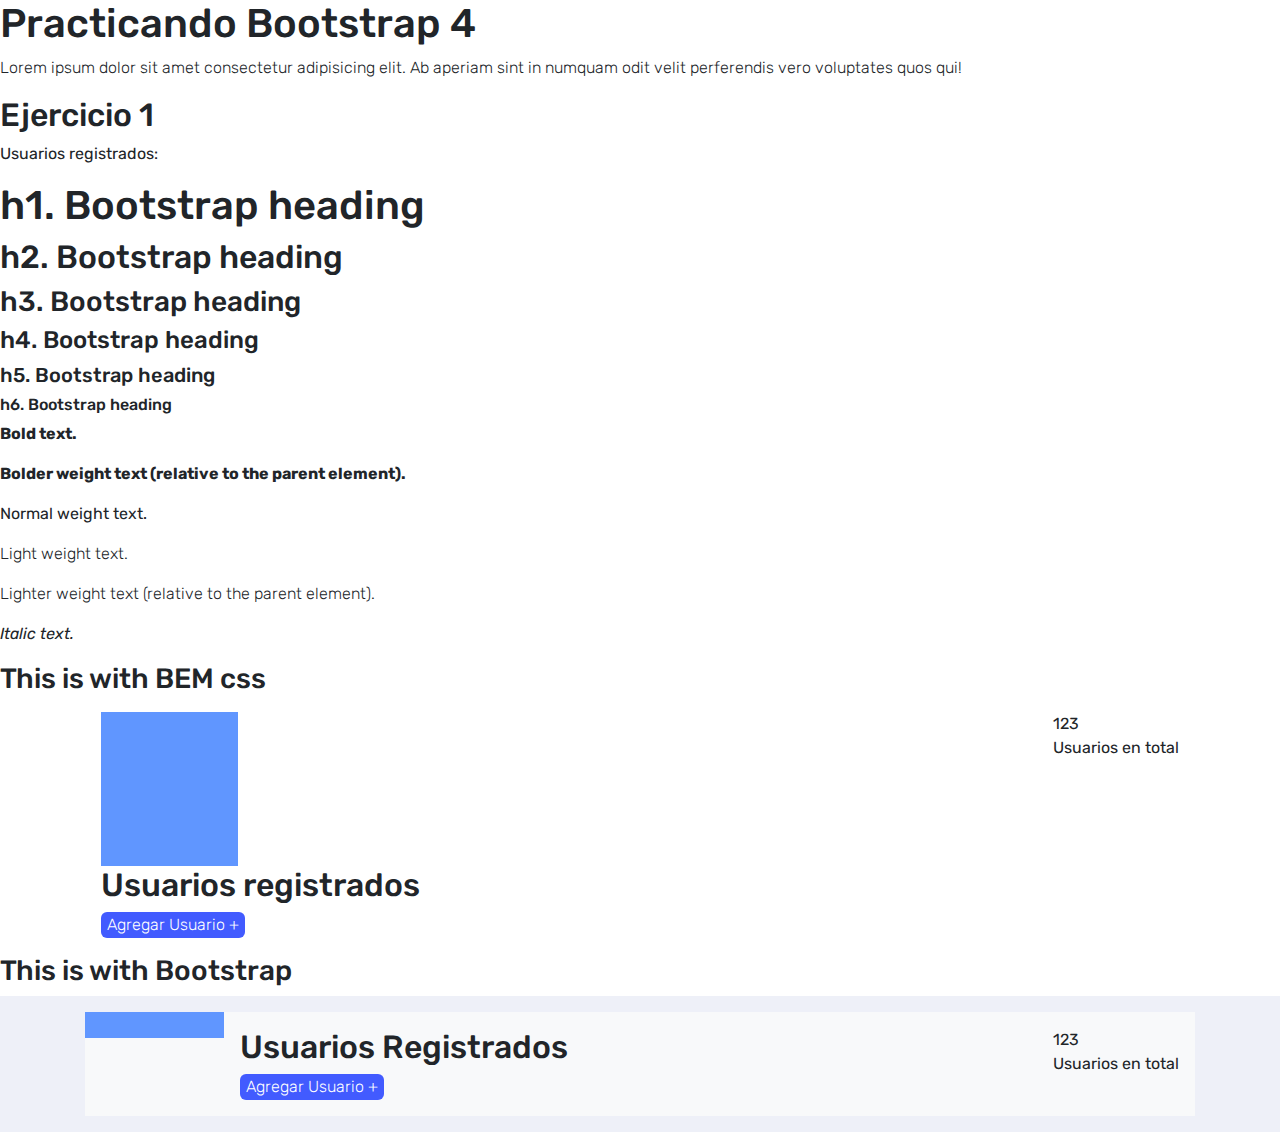
==== index.html @ 04ac3147 "Add gitignore" ====
<!DOCTYPE html>
<html lang="en">
  <head>
    <meta charset="UTF-8" />
    <meta http-equiv="X-UA-Compatible" content="IE=edge" />
    <meta name="viewport" content="width=device-width, initial-scale=1.0" />
    <link rel="preconnect" href="https://fonts.googleapis.com" />
    <link rel="preconnect" href="https://fonts.gstatic.com" crossorigin />
    <link
      href="https://fonts.googleapis.com/css2?family=Rubik:wght@300;500&display=swap"
      rel="stylesheet"
    />
    <link rel="stylesheet" href="./assets/css/bootstrap.css" />
    <link rel="stylesheet" href="./assets/css/cedhinfo-payments.css" />
    <title>Practicando bootstrap 4</title>
    <script
      src="https://cdnjs.cloudflare.com/ajax/libs/jquery/3.6.0/jquery.min.js"
      integrity="sha512-894YE6QWD5I59HgZOGReFYm4dnWc1Qt5NtvYSaNcOP+u1T9qYdvdihz0PPSiiqn/+/3e7Jo4EaG7TubfWGUrMQ=="
      crossorigin="anonymous"
      referrerpolicy="no-referrer"
    ></script>
  </head>
  <body>
    <h1>Practicando Bootstrap 4</h1>
    <p class="font-weight-light">
      Lorem ipsum dolor sit amet consectetur adipisicing elit. Ab aperiam sint
      in numquam odit velit perferendis vero voluptates quos qui!
    </p>
    <h2>Ejercicio 1</h2>
    <p>Usuarios registrados:</p>
    <p class="h1">h1. Bootstrap heading</p>
    <p class="h2">h2. Bootstrap heading</p>
    <p class="h3">h3. Bootstrap heading</p>
    <p class="h4">h4. Bootstrap heading</p>
    <p class="h5">h5. Bootstrap heading</p>
    <p class="h6">h6. Bootstrap heading</p>
    <p class="font-weight-bold">Bold text.</p>
    <p class="font-weight-bolder">
      Bolder weight text (relative to the parent element).
    </p>
    <p class="font-weight-normal">Normal weight text.</p>
    <p class="font-weight-light">Light weight text.</p>
    <p class="font-weight-lighter">
      Lighter weight text (relative to the parent element).
    </p>
    <p class="font-italic">Italic text.</p>

		<h3>This is with BEM css</h3>
		<div class="e-container">
			<div class="container">
				<div class="user-register">
					<div>
						<figure class="user-register__figure">
							<img class="user-register__img" src="" alt="">
						</figure>
						<div class="user-register__actions">
							<h2 class="user-register__title">Usuarios registrados</h2>
							<button class="button">
								Agregar Usuario +
							</button>
						</div>
					</div>
					<div class="user-register__info">
						<span class="user-register__number">123</span>
						<p class="user-register__text">Usuarios en total</p>
					</div>
				</div>
			</div>
		</div>

		<h3>This is with Bootstrap</h3>
		<div class="bg-gray p-3">
			<div class="container">
				<div class="d-flex justify-content-between bg-light">
					<div class="d-flex w-50">
						<figure class="w-25 h-25 bg-blue">
							<img src="" alt="" srcset="">
						</figure>
						<div class="p-3">
							<h2>Usuarios Registrados</h2>
							<button>Agregar Usuario +</button>
						</div>
					</div>
					<div class="p-3">
						<span>123</span>
						<p>Usuarios en total</p>
					</div>
				</div>
			</div>
		</div>


    <script src="./assets/js/bootstrap.bundle.js"></script>
  </body>
</html>
---- assets/css/cedhinfo-payments.css ----
/* ************** Custom Properties ************** */
:root {
	--first-color: #000720;
	--second-color: #091545;
	--third-color: #192A69;
	--fourth-color: #425BFF;
	--fifth-color: #6096FF;
	--white-color: #ffffff;
	--gray-color: #828A9A;
	--font: 'Rubik', sans-serif;
}
/* ************** Reset ************** */
body {
	font-family: var(--font) !important;
	font-size: 16px;
}
/* ************** Components ************** */
/* ============== Button ============== */
button {
	color: var(--white-color);
	background: #425BFF;
	font-weight: 300;
	border-radius: 6px;
	border: 0;
}

/* ============== UserRegister ============== */
.user-register {
	margin: 1rem;
	background: #fff;
	display: flex;
	justify-content: space-between;
}
.user-register__figure {
	margin: 0;
	width: 137px;
	height: 154px;
	background: #6096FF;
}
/* ************** Utilities ************** */
.bg-gray {
	background: #EEF0F8;
}
.bg-blue {
	background: #6096FF;
}
/* ************** Site Styles ************** */
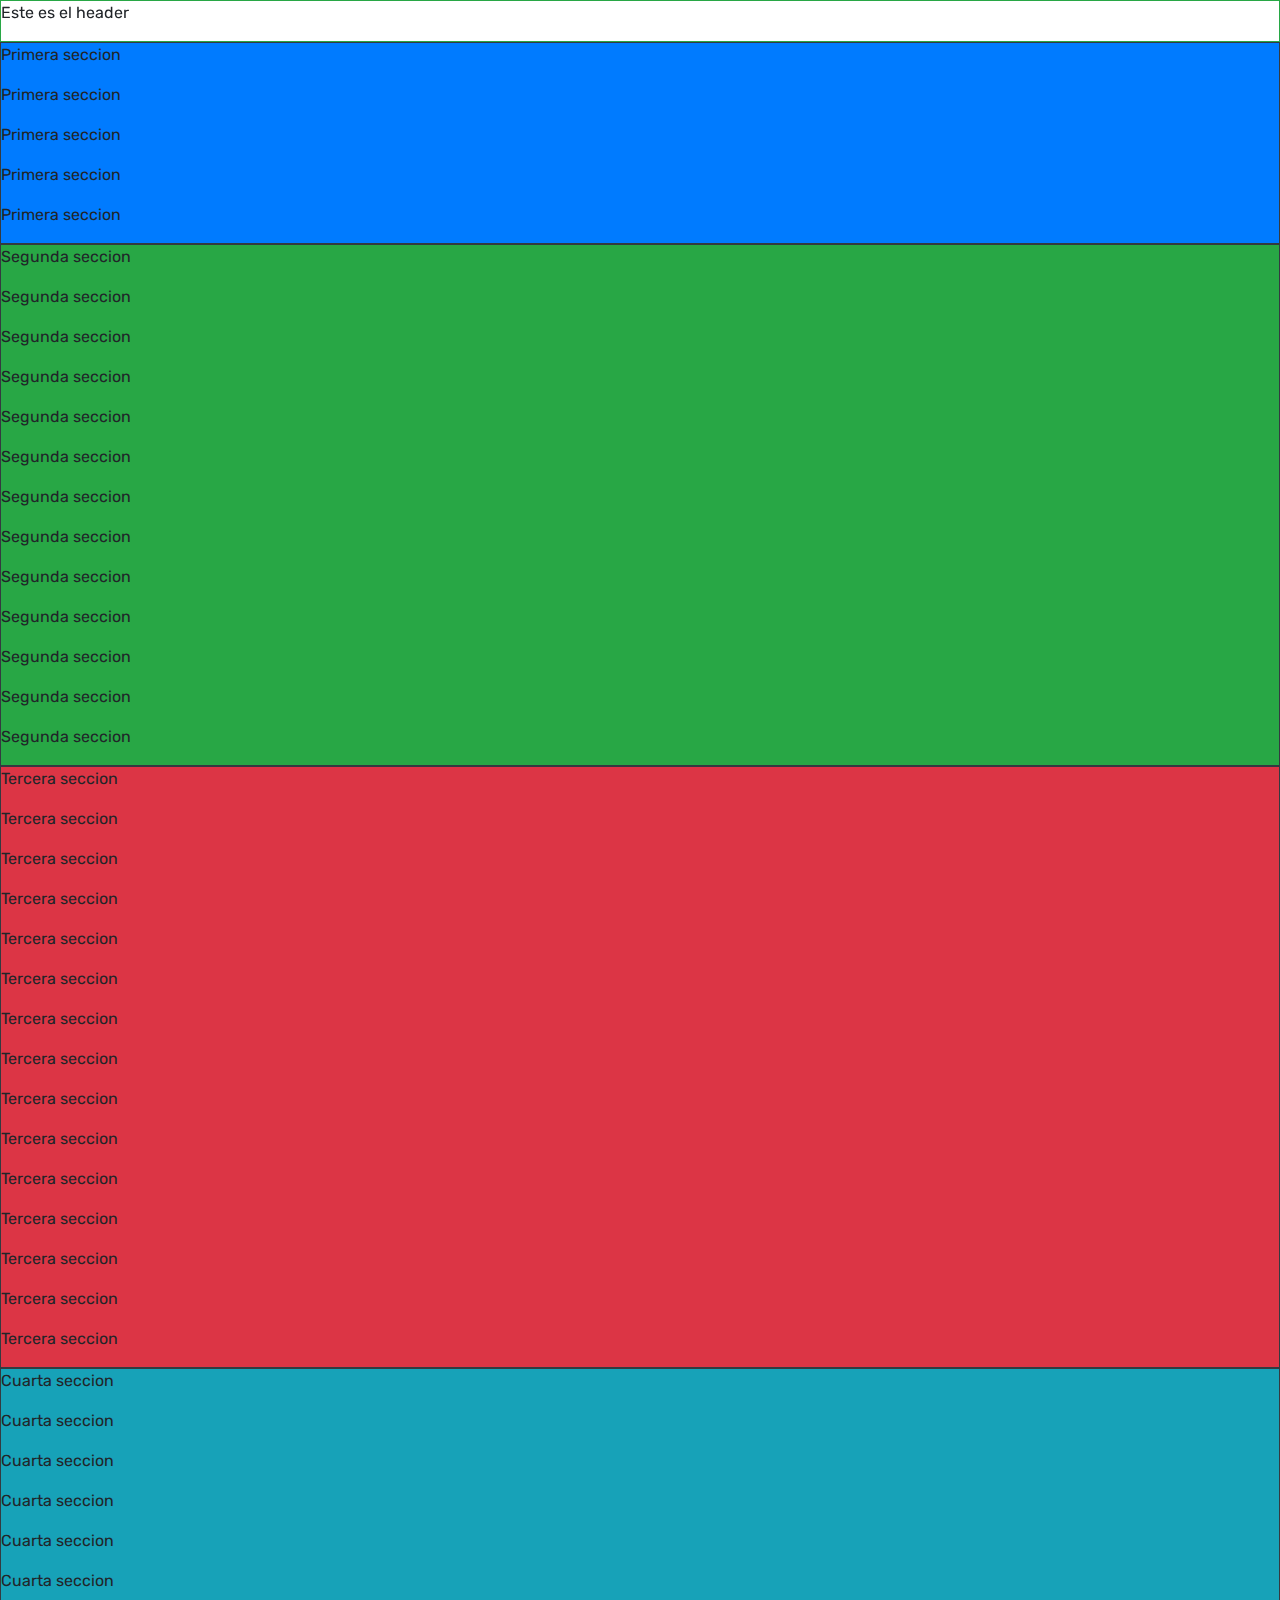
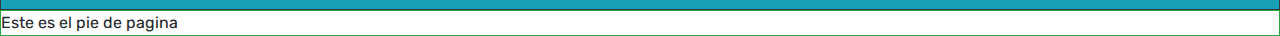
==== commit 13d558ab: "Feat: Primer ejemplo de bootstrap position" ====
--- a/index.html
+++ b/index.html
@@ -19,77 +19,82 @@
       crossorigin="anonymous"
       referrerpolicy="no-referrer"
     ></script>
+    <style>
+      @media (min-width: 909px) {
+        .register-position {
+					position: sticky;
+          top: 95px;
+          right: 30px;
+        }
+      }
+    </style>
   </head>
   <body>
-    <h1>Practicando Bootstrap 4</h1>
-    <p class="font-weight-light">
-      Lorem ipsum dolor sit amet consectetur adipisicing elit. Ab aperiam sint
-      in numquam odit velit perferendis vero voluptates quos qui!
-    </p>
-    <h2>Ejercicio 1</h2>
-    <p>Usuarios registrados:</p>
-    <p class="h1">h1. Bootstrap heading</p>
-    <p class="h2">h2. Bootstrap heading</p>
-    <p class="h3">h3. Bootstrap heading</p>
-    <p class="h4">h4. Bootstrap heading</p>
-    <p class="h5">h5. Bootstrap heading</p>
-    <p class="h6">h6. Bootstrap heading</p>
-    <p class="font-weight-bold">Bold text.</p>
-    <p class="font-weight-bolder">
-      Bolder weight text (relative to the parent element).
-    </p>
-    <p class="font-weight-normal">Normal weight text.</p>
-    <p class="font-weight-light">Light weight text.</p>
-    <p class="font-weight-lighter">
-      Lighter weight text (relative to the parent element).
-    </p>
-    <p class="font-italic">Italic text.</p>
-
-		<h3>This is with BEM css</h3>
-		<div class="e-container">
-			<div class="container">
-				<div class="user-register">
-					<div>
-						<figure class="user-register__figure">
-							<img class="user-register__img" src="" alt="">
-						</figure>
-						<div class="user-register__actions">
-							<h2 class="user-register__title">Usuarios registrados</h2>
-							<button class="button">
-								Agregar Usuario +
-							</button>
-						</div>
-					</div>
-					<div class="user-register__info">
-						<span class="user-register__number">123</span>
-						<p class="user-register__text">Usuarios en total</p>
-					</div>
-				</div>
-			</div>
-		</div>
-
-		<h3>This is with Bootstrap</h3>
-		<div class="bg-gray p-3">
-			<div class="container">
-				<div class="d-flex justify-content-between bg-light">
-					<div class="d-flex w-50">
-						<figure class="w-25 h-25 bg-blue">
-							<img src="" alt="" srcset="">
-						</figure>
-						<div class="p-3">
-							<h2>Usuarios Registrados</h2>
-							<button>Agregar Usuario +</button>
-						</div>
-					</div>
-					<div class="p-3">
-						<span>123</span>
-						<p>Usuarios en total</p>
-					</div>
-				</div>
-			</div>
-		</div>
-
-
+    <header class="border border-success sticky-top">
+      <p>Este es el header</p>
+    </header>
+    <main>
+      <div class="">
+        <section class="border border-dark bg-primary w-100">
+          <div>
+            <p>Primera seccion</p>
+            <p>Primera seccion</p>
+            <p>Primera seccion</p>
+            <p>Primera seccion</p>
+            <p>Primera seccion</p>
+          </div>
+        </section>
+        <section
+          class="border border-dark bg-success register-position"
+        >
+          <p>Segunda seccion</p>
+          <p>Segunda seccion</p>
+          <p>Segunda seccion</p>
+          <p>Segunda seccion</p>
+          <p>Segunda seccion</p>
+          <p>Segunda seccion</p>
+          <p>Segunda seccion</p>
+          <p>Segunda seccion</p>
+          <p>Segunda seccion</p>
+          <p>Segunda seccion</p>
+          <p>Segunda seccion</p>
+          <p>Segunda seccion</p>
+          <p>Segunda seccion</p>
+        </section>
+      </div>
+      <div>
+        <section class="border border-dark bg-danger">
+          <div>
+            <p>Tercera seccion</p>
+            <p>Tercera seccion</p>
+            <p>Tercera seccion</p>
+            <p>Tercera seccion</p>
+            <p>Tercera seccion</p>
+            <p>Tercera seccion</p>
+            <p>Tercera seccion</p>
+            <p>Tercera seccion</p>
+            <p>Tercera seccion</p>
+            <p>Tercera seccion</p>
+            <p>Tercera seccion</p>
+            <p>Tercera seccion</p>
+            <p>Tercera seccion</p>
+            <p>Tercera seccion</p>
+            <p>Tercera seccion</p>
+          </div>
+        </section>
+        <section class="border border-dark bg-info">
+          <div>
+            <p>Cuarta seccion</p>
+            <p>Cuarta seccion</p>
+            <p>Cuarta seccion</p>
+            <p>Cuarta seccion</p>
+            <p>Cuarta seccion</p>
+            <p>Cuarta seccion</p>
+          </div>
+        </section>
+      </div>
+    </main>
+    <footer class="border border-success">Este es el pie de pagina</footer>
     <script src="./assets/js/bootstrap.bundle.js"></script>
   </body>
 </html>
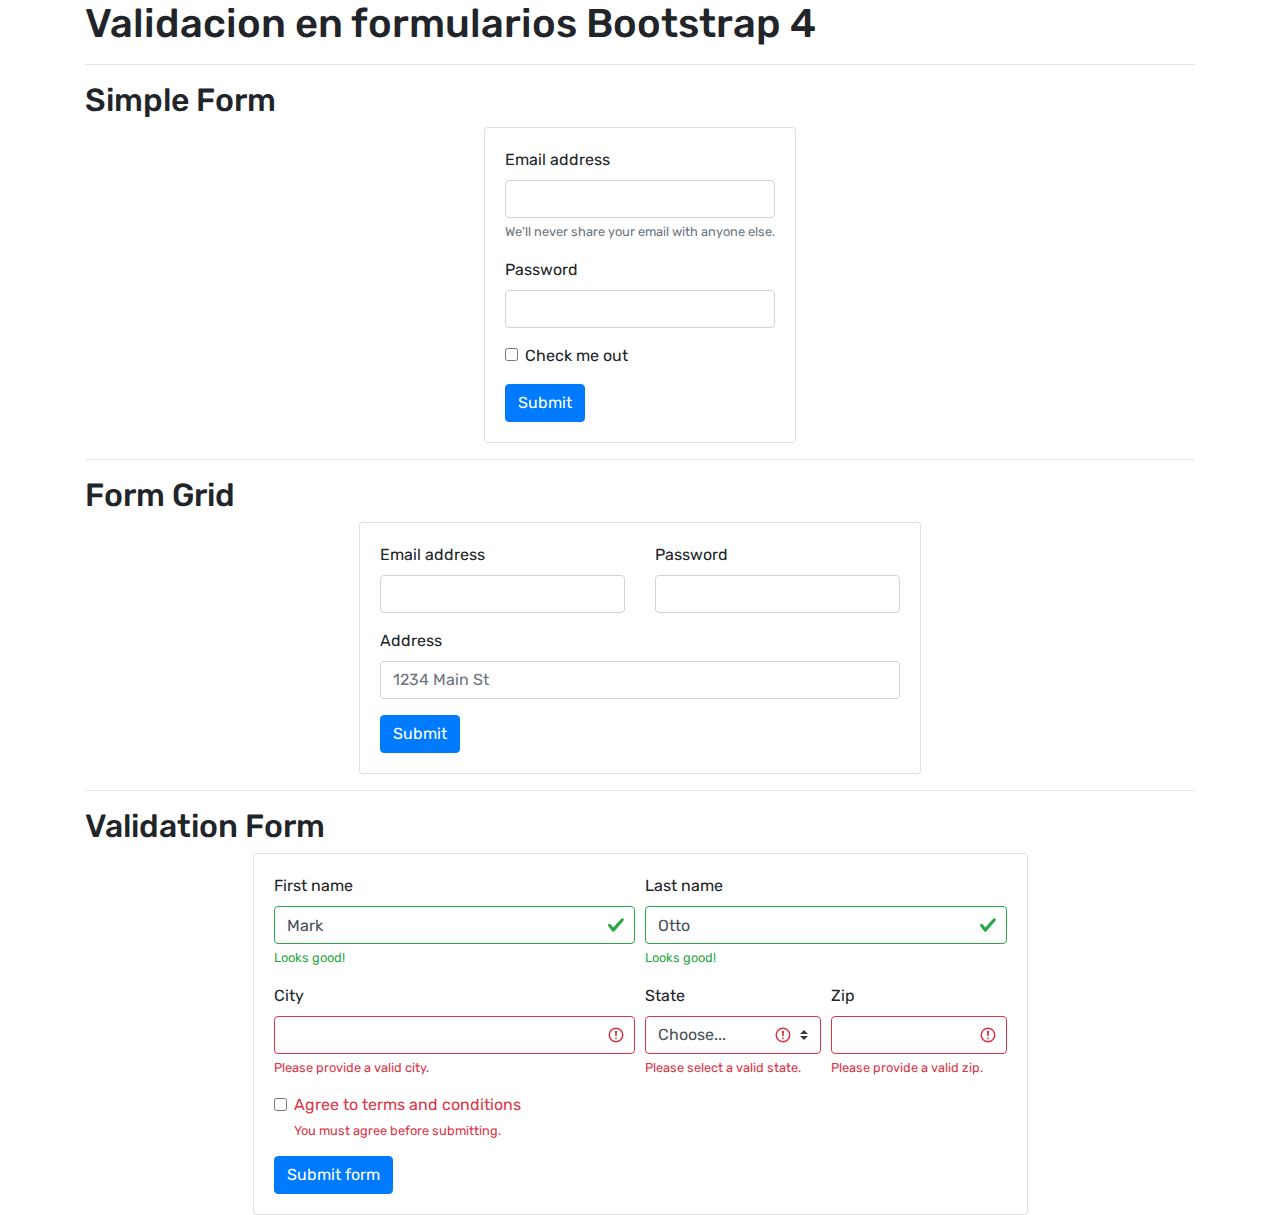
==== commit 561411b7: "Feat: Añadi form validation" ====
--- a/index.html
+++ b/index.html
@@ -19,82 +19,192 @@
       crossorigin="anonymous"
       referrerpolicy="no-referrer"
     ></script>
-    <style>
-      @media (min-width: 909px) {
-        .register-position {
-					position: sticky;
-          top: 95px;
-          right: 30px;
-        }
-      }
-    </style>
   </head>
   <body>
-    <header class="border border-success sticky-top">
-      <p>Este es el header</p>
-    </header>
-    <main>
-      <div class="">
-        <section class="border border-dark bg-primary w-100">
-          <div>
-            <p>Primera seccion</p>
-            <p>Primera seccion</p>
-            <p>Primera seccion</p>
-            <p>Primera seccion</p>
-            <p>Primera seccion</p>
+    <div class="container">
+      <h1>Validacion en formularios Bootstrap 4</h1>
+      <hr />
+      <h2>Simple Form</h2>
+      <div class="d-flex justify-content-center">
+        <div class="card">
+          <div class="card-body">
+            <form>
+              <div class="form-group">
+                <label for="exampleInputEmail1">Email address</label>
+                <input
+                  type="email"
+                  class="form-control"
+                  id="exampleInputEmail1"
+                  aria-describedby="emailHelp"
+                />
+                <small id="emailHelp" class="form-text text-muted"
+                  >We'll never share your email with anyone else.</small
+                >
+              </div>
+              <div class="form-group">
+                <label for="exampleInputPassword1">Password</label>
+                <input
+                  type="password"
+                  class="form-control"
+                  id="exampleInputPassword1"
+                />
+              </div>
+              <div class="form-group form-check">
+                <input
+                  type="checkbox"
+                  class="form-check-input"
+                  id="exampleCheck1"
+                />
+                <label class="form-check-label" for="exampleCheck1"
+                  >Check me out</label
+                >
+              </div>
+              <button type="submit" class="btn btn-primary">Submit</button>
+            </form>
           </div>
-        </section>
-        <section
-          class="border border-dark bg-success register-position"
-        >
-          <p>Segunda seccion</p>
-          <p>Segunda seccion</p>
-          <p>Segunda seccion</p>
-          <p>Segunda seccion</p>
-          <p>Segunda seccion</p>
-          <p>Segunda seccion</p>
-          <p>Segunda seccion</p>
-          <p>Segunda seccion</p>
-          <p>Segunda seccion</p>
-          <p>Segunda seccion</p>
-          <p>Segunda seccion</p>
-          <p>Segunda seccion</p>
-          <p>Segunda seccion</p>
-        </section>
+        </div>
       </div>
-      <div>
-        <section class="border border-dark bg-danger">
-          <div>
-            <p>Tercera seccion</p>
-            <p>Tercera seccion</p>
-            <p>Tercera seccion</p>
-            <p>Tercera seccion</p>
-            <p>Tercera seccion</p>
-            <p>Tercera seccion</p>
-            <p>Tercera seccion</p>
-            <p>Tercera seccion</p>
-            <p>Tercera seccion</p>
-            <p>Tercera seccion</p>
-            <p>Tercera seccion</p>
-            <p>Tercera seccion</p>
-            <p>Tercera seccion</p>
-            <p>Tercera seccion</p>
-            <p>Tercera seccion</p>
+      <hr />
+      <h2>Form Grid</h2>
+      <div class="d-flex justify-content-center">
+        <div class="card">
+          <div class="card-body">
+            <form>
+              <div class="row">
+                <div class="col">
+                  <div class="form-group">
+                    <label for="exampleInputEmail1">Email address</label>
+                    <input
+                      type="email"
+                      class="form-control"
+                      id="exampleInputEmail1"
+                      aria-describedby="emailHelp"
+                    />
+                  </div>
+                </div>
+                <div class="col">
+                  <div class="form-group">
+                    <label for="exampleInputPassword1">Password</label>
+                    <input
+                      type="password"
+                      class="form-control"
+                      id="exampleInputPassword1"
+                    />
+                  </div>
+                </div>
+              </div>
+              <div class="form-group">
+                <label for="inputAddress">Address</label>
+                <input
+                  type="text"
+                  class="form-control"
+                  id="inputAddress"
+                  placeholder="1234 Main St"
+                />
+              </div>
+              <button type="submit" class="btn btn-primary">Submit</button>
+            </form>
           </div>
-        </section>
-        <section class="border border-dark bg-info">
-          <div>
-            <p>Cuarta seccion</p>
-            <p>Cuarta seccion</p>
-            <p>Cuarta seccion</p>
-            <p>Cuarta seccion</p>
-            <p>Cuarta seccion</p>
-            <p>Cuarta seccion</p>
+        </div>
+      </div>
+      <hr />
+      <h2>Validation Form</h2>
+      <div class="d-flex justify-content-center">
+        <div class="card">
+          <div class="card-body">
+            <form>
+              <div class="form-row">
+                <div class="col-md-6 mb-3">
+                  <label for="validationServer01">First name</label>
+                  <input
+                    type="text"
+                    class="form-control is-valid"
+                    id="validationServer01"
+                    value="Mark"
+                    required
+                  />
+                  <div class="valid-feedback">Looks good!</div>
+                </div>
+                <div class="col-md-6 mb-3">
+                  <label for="validationServer02">Last name</label>
+                  <input
+                    type="text"
+                    class="form-control is-valid"
+                    id="validationServer02"
+                    value="Otto"
+                    required
+                  />
+                  <div class="valid-feedback">Looks good!</div>
+                </div>
+              </div>
+              <div class="form-row">
+                <div class="col-md-6 mb-3">
+                  <label for="validationServer03">City</label>
+                  <input
+                    type="text"
+                    class="form-control is-invalid"
+                    id="validationServer03"
+                    aria-describedby="validationServer03Feedback"
+                    required
+                  />
+                  <div id="validationServer03Feedback" class="invalid-feedback">
+                    Please provide a valid city.
+                  </div>
+                </div>
+                <div class="col-md-3 mb-3">
+                  <label for="validationServer04">State</label>
+                  <select
+                    class="custom-select is-invalid"
+                    id="validationServer04"
+                    aria-describedby="validationServer04Feedback"
+                    required
+                  >
+                    <option selected disabled value="">Choose...</option>
+                    <option>...</option>
+                  </select>
+                  <div id="validationServer04Feedback" class="invalid-feedback">
+                    Please select a valid state.
+                  </div>
+                </div>
+                <div class="col-md-3 mb-3">
+                  <label for="validationServer05">Zip</label>
+                  <input
+                    type="text"
+                    class="form-control is-invalid"
+                    id="validationServer05"
+                    aria-describedby="validationServer05Feedback"
+                    required
+                  />
+                  <div id="validationServer05Feedback" class="invalid-feedback">
+                    Please provide a valid zip.
+                  </div>
+                </div>
+              </div>
+              <div class="form-group">
+                <div class="form-check">
+                  <input
+                    class="form-check-input is-invalid"
+                    type="checkbox"
+                    value=""
+                    id="invalidCheck3"
+                    aria-describedby="invalidCheck3Feedback"
+                    required
+                  />
+                  <label class="form-check-label" for="invalidCheck3">
+                    Agree to terms and conditions
+                  </label>
+                  <div id="invalidCheck3Feedback" class="invalid-feedback">
+                    You must agree before submitting.
+                  </div>
+                </div>
+              </div>
+              <button class="btn btn-primary" type="submit">Submit form</button>
+            </form>
           </div>
-        </section>
+        </div>
       </div>
-    </main>
-    <footer class="border border-success">Este es el pie de pagina</footer>
+    </div>
+
     <script src="./assets/js/bootstrap.bundle.js"></script>
   </body>
 </html>
